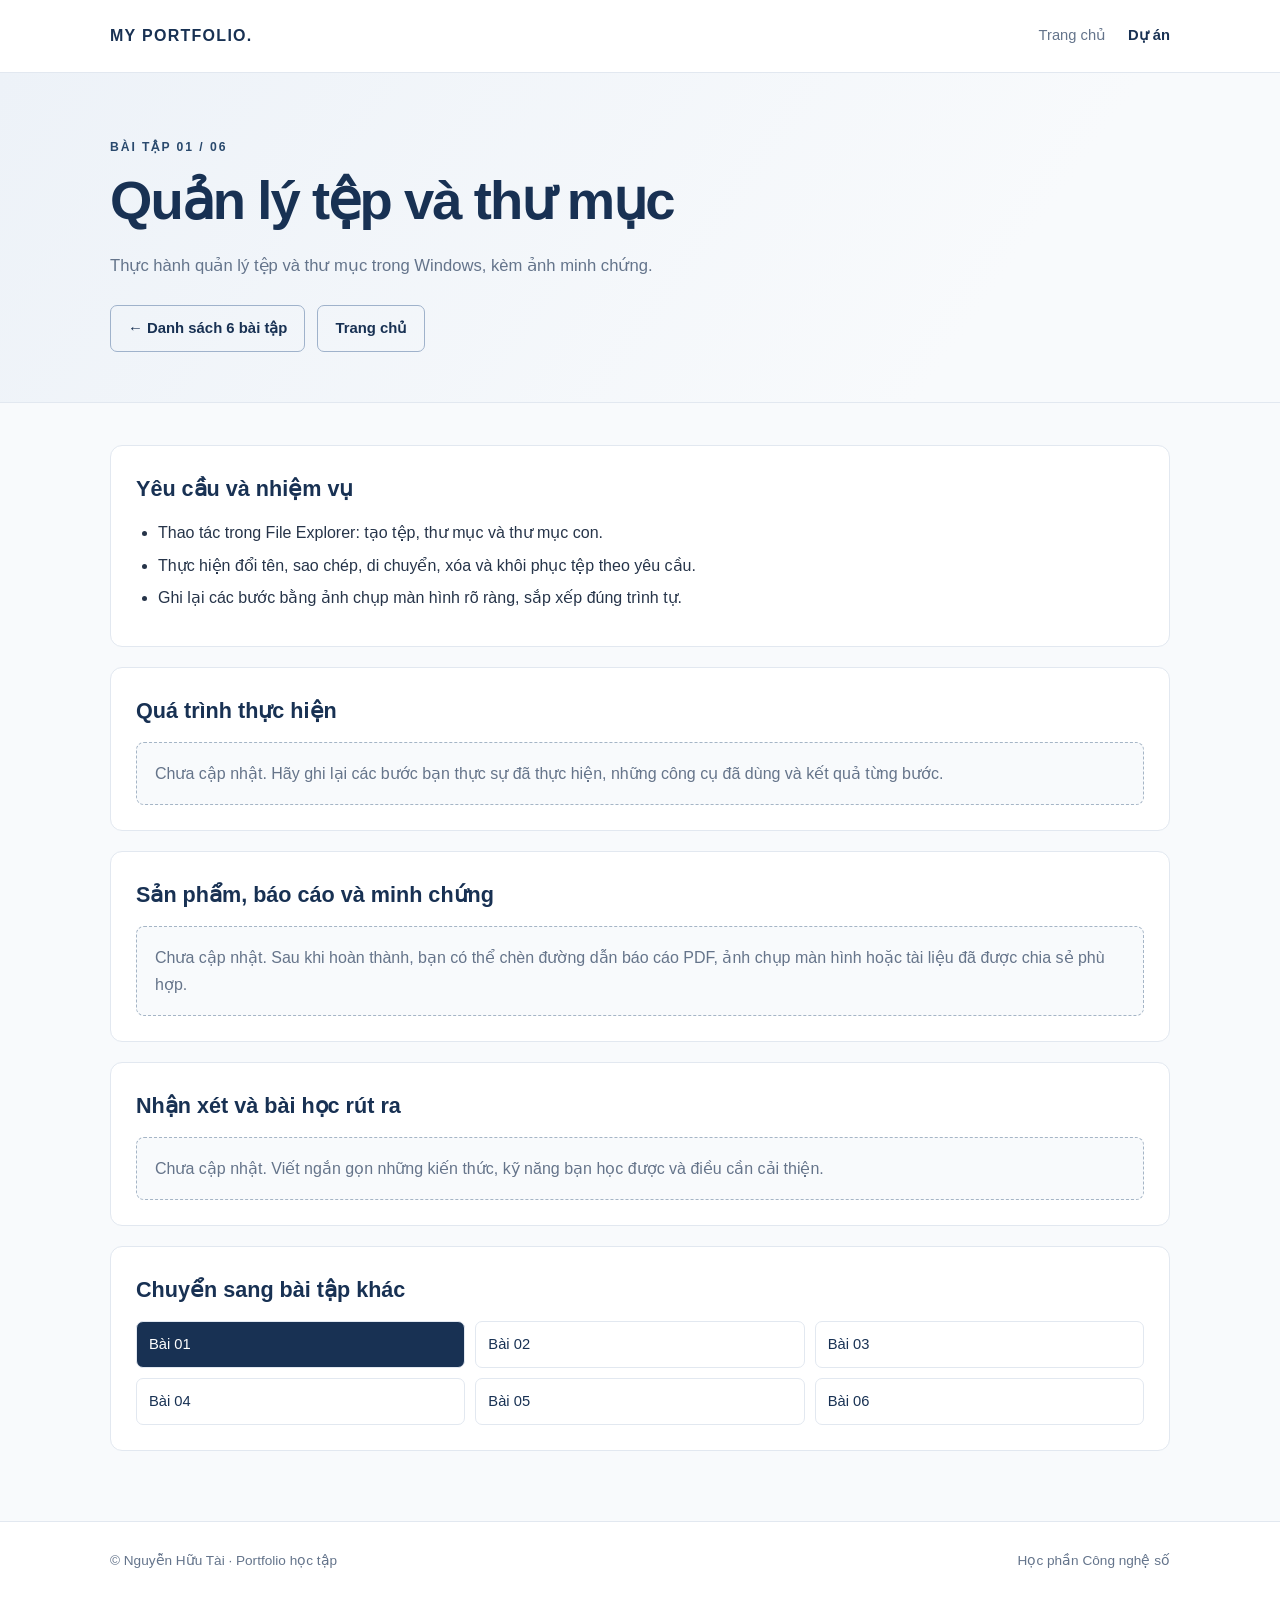
==== bai-01.html @ a84b0d5e "Thêm trang Dự án và 6 bài tập Công nghệ số." ====
<!DOCTYPE html>
<html lang="vi">
<head>
  <meta charset="UTF-8">
  <meta name="viewport" content="width=device-width, initial-scale=1">
  <meta name="description" content="Thực hành quản lý tệp và thư mục trong Windows, kèm ảnh minh chứng.">
  <title>Bài tập 01 | Nguyễn Hữu Tài</title>
  <link rel="stylesheet" href="du-an.css">
</head>
<body>
  <header class="site-header">
    <div class="wrap">
      <a class="brand" href="index.html">MY PORTFOLIO.</a>
      <nav class="nav" aria-label="Điều hướng chính">
        <a href="index.html">Trang chủ</a>
        <a href="du-an.html" aria-current="page">Dự án</a>
      </nav>
    </div>
  </header>
  <section class="hero">
    <div class="wrap">
      <p class="kicker">Bài tập 01 / 06</p>
      <h1>Quản lý tệp và thư mục</h1>
      <p class="lede">Thực hành quản lý tệp và thư mục trong Windows, kèm ảnh minh chứng.</p>
      <div class="actions"><a class="button outline" href="du-an.html">← Danh sách 6 bài tập</a><a class="button outline" href="index.html">Trang chủ</a></div>
    </div>
  </section>
  <main><div class="wrap">
    <div class="stack">
      <section class="panel">
        <h2>Yêu cầu và nhiệm vụ</h2>
        <ul>
          <li>Thao tác trong File Explorer: tạo tệp, thư mục và thư mục con.</li>
          <li>Thực hiện đổi tên, sao chép, di chuyển, xóa và khôi phục tệp theo yêu cầu.</li>
          <li>Ghi lại các bước bằng ảnh chụp màn hình rõ ràng, sắp xếp đúng trình tự.</li>
        </ul>
      </section>
      <section class="panel">
        <h2>Quá trình thực hiện</h2>
        <div class="placeholder">Chưa cập nhật. Hãy ghi lại các bước bạn thực sự đã thực hiện, những công cụ đã dùng và kết quả từng bước.</div>
      </section>
      <section class="panel">
        <h2>Sản phẩm, báo cáo và minh chứng</h2>
        <div class="placeholder">Chưa cập nhật. Sau khi hoàn thành, bạn có thể chèn đường dẫn báo cáo PDF, ảnh chụp màn hình hoặc tài liệu đã được chia sẻ phù hợp.</div>
      </section>
      <section class="panel">
        <h2>Nhận xét và bài học rút ra</h2>
        <div class="placeholder">Chưa cập nhật. Viết ngắn gọn những kiến thức, kỹ năng bạn học được và điều cần cải thiện.</div>
      </section>
      <section class="panel">
        <h2>Chuyển sang bài tập khác</h2>
        <div class="links-grid">
        <a href="bai-01.html" class="current" aria-current="page">Bài 01</a>
        <a href="bai-02.html">Bài 02</a>
        <a href="bai-03.html">Bài 03</a>
        <a href="bai-04.html">Bài 04</a>
        <a href="bai-05.html">Bài 05</a>
        <a href="bai-06.html">Bài 06</a>
        </div>
      </section>
    </div>
  </div></main>
  <footer class="footer"><div class="wrap"><span>© Nguyễn Hữu Tài · Portfolio học tập</span><span>Học phần Công nghệ số</span></div></footer>
</body>
</html>
---- du-an.css ----
/* Giao dien du an - sua mau sac va kich thuoc tai day */
:root{--navy:#183153;--navy-2:#29496d;--ink:#263449;--muted:#64748b;--paper:#fff;--soft:#f1f5f9;--line:#e2e8f0;--accent:#b9cbe0}
*{box-sizing:border-box}html{scroll-behavior:smooth}body{margin:0;background:#f8fafc;color:var(--ink);font-family:Arial,Helvetica,sans-serif;line-height:1.7}a{color:inherit}.wrap{width:min(1060px,calc(100% - 40px));margin-inline:auto}.site-header{background:rgba(255,255,255,.96);border-bottom:1px solid var(--line);position:sticky;top:0;z-index:10}.site-header .wrap{min-height:72px;display:flex;justify-content:space-between;align-items:center;gap:16px}.brand{text-decoration:none;color:var(--navy);font-weight:800;letter-spacing:.08em}.nav{display:flex;gap:22px;flex-wrap:wrap}.nav a{text-decoration:none;font-size:.92rem;color:var(--muted)}.nav a:hover,.nav a[aria-current=page]{color:var(--navy);font-weight:700}.hero{padding:64px 0 50px;background:linear-gradient(125deg,#edf2f8,#f8fafc 76%);border-bottom:1px solid var(--line)}.kicker{margin:0 0 12px;color:var(--navy-2);font-weight:800;font-size:.76rem;letter-spacing:.16em;text-transform:uppercase}.hero h1{margin:0;color:var(--navy);font-size:clamp(2rem,5vw,3.4rem);line-height:1.15;letter-spacing:-.035em}.lede{max-width:740px;color:var(--muted);font-size:1.04rem;margin:20px 0 0}.actions{margin-top:24px;display:flex;flex-wrap:wrap;gap:12px}.button{display:inline-block;background:var(--navy);color:#fff;text-decoration:none;border-radius:7px;padding:10px 17px;font-size:.93rem;font-weight:700}.button.outline{background:transparent;border:1px solid #9fb2cb;color:var(--navy)}main>.wrap{padding-top:42px;padding-bottom:70px}.section-heading{color:var(--navy);margin:0 0 9px;font-size:1.55rem}.section-intro{margin:0 0 24px;color:var(--muted)}.grid{display:grid;grid-template-columns:repeat(2,minmax(0,1fr));gap:20px}.card,.panel{background:#fff;border:1px solid var(--line);border-radius:12px;padding:25px}.card{display:flex;flex-direction:column;min-height:235px}.num{font-size:.77rem;font-weight:800;color:var(--navy-2);letter-spacing:.1em}.card h2{color:var(--navy);font-size:1.25rem;line-height:1.4;margin:12px 0 8px}.card p{margin:0 0 16px;color:var(--muted);font-size:.93rem}.card .bottom{display:flex;align-items:center;justify-content:space-between;flex-wrap:wrap;gap:10px;margin-top:auto}.status{color:#526477;background:#edf2f7;font-size:.77rem;padding:5px 10px;border-radius:50px}.go{color:var(--navy);font-weight:700;text-decoration:none;font-size:.9rem}.go:hover{text-decoration:underline}.stack{display:grid;gap:20px}.panel h2{font-size:1.35rem;color:var(--navy);margin:0 0 12px}.panel p{margin:0 0 12px}.panel p:last-child{margin-bottom:0}.panel ul,.panel ol{padding-left:22px;margin:10px 0}.panel li{margin:5px 0}.placeholder{padding:17px 18px;border:1px dashed #a5b5c6;border-radius:8px;background:#f8fafc;color:#65748a}.links-grid{display:grid;grid-template-columns:repeat(3,1fr);gap:10px}.links-grid a{text-decoration:none;border:1px solid var(--line);padding:10px 12px;border-radius:7px;background:#fff;color:var(--navy);font-size:.92rem}.links-grid a.current{background:var(--navy);color:#fff}.muted{color:var(--muted)}.footer{border-top:1px solid var(--line);background:#fff;padding:27px 0;color:var(--muted);font-size:.85rem}.footer .wrap{display:flex;justify-content:space-between;gap:16px;flex-wrap:wrap}.note{margin-top:26px;color:var(--muted);font-size:.92rem}.sr-only{position:absolute;left:-9999px}@media(max-width:700px){.site-header .wrap{padding-block:13px;align-items:flex-start;flex-direction:column}.hero{padding:45px 0 36px}.grid{grid-template-columns:1fr}.links-grid{grid-template-columns:repeat(2,1fr)}.card,.panel{padding:20px}}
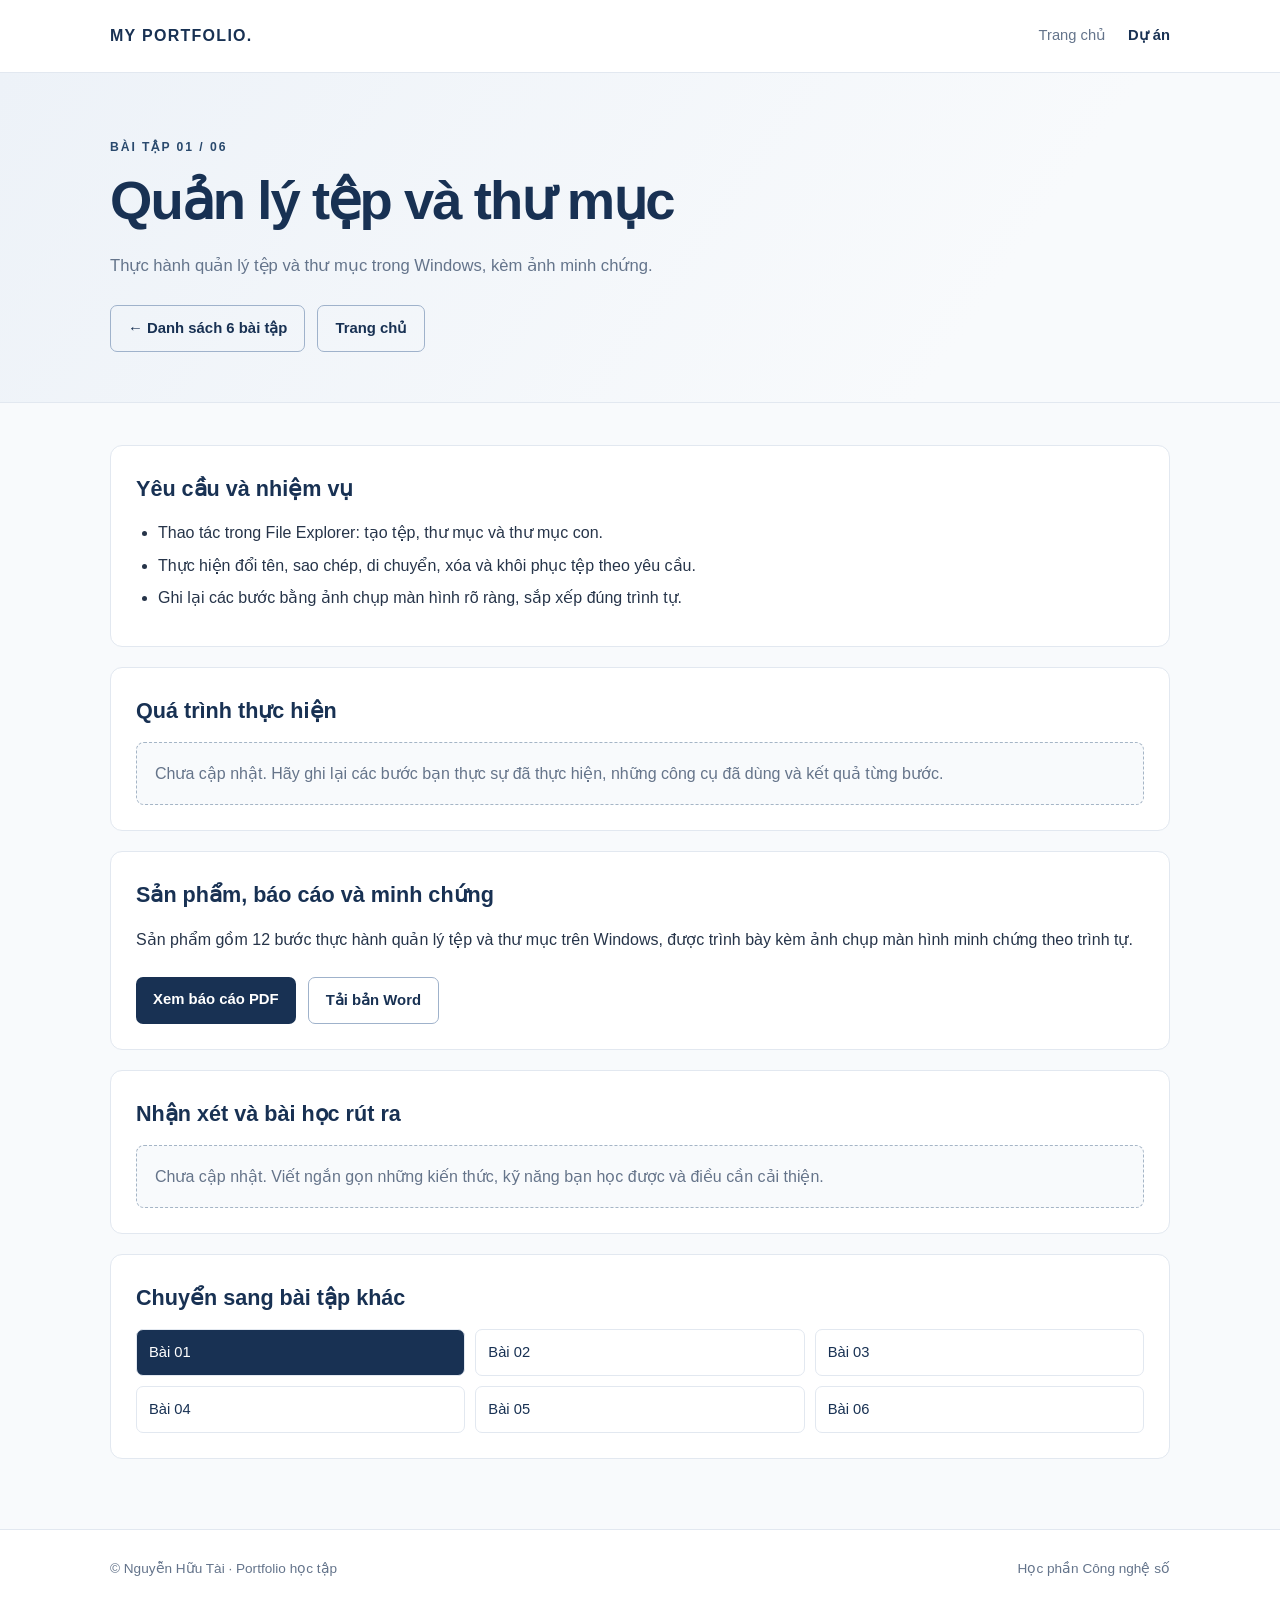
==== commit b90f1cea: "Gắn minh chứng Bài tập 01 vào Portfolio" ====
--- a/bai-01.html
+++ b/bai-01.html
@@ -41,7 +41,28 @@
       </section>
       <section class="panel">
         <h2>Sản phẩm, báo cáo và minh chứng</h2>
-        <div class="placeholder">Chưa cập nhật. Sau khi hoàn thành, bạn có thể chèn đường dẫn báo cáo PDF, ảnh chụp màn hình hoặc tài liệu đã được chia sẻ phù hợp.</div>
+        
+<p>
+  Sản phẩm gồm 12 bước thực hành quản lý tệp và thư mục
+  trên Windows, được trình bày kèm ảnh chụp màn hình
+  minh chứng theo trình tự.
+</p>
+
+<div class="actions">
+  <a class="button"
+     href="BaiTap01_NguyenHuuTai_hoan_thien.pdf"
+     target="_blank"
+     rel="noopener">
+    Xem báo cáo PDF
+  </a>
+
+  <a class="button outline"
+     href="BaiTap01_NguyenHuuTai_hoan_thien%20(1).docx"
+     download>
+    Tải bản Word
+  </a>
+</div>
+
       </section>
       <section class="panel">
         <h2>Nhận xét và bài học rút ra</h2>
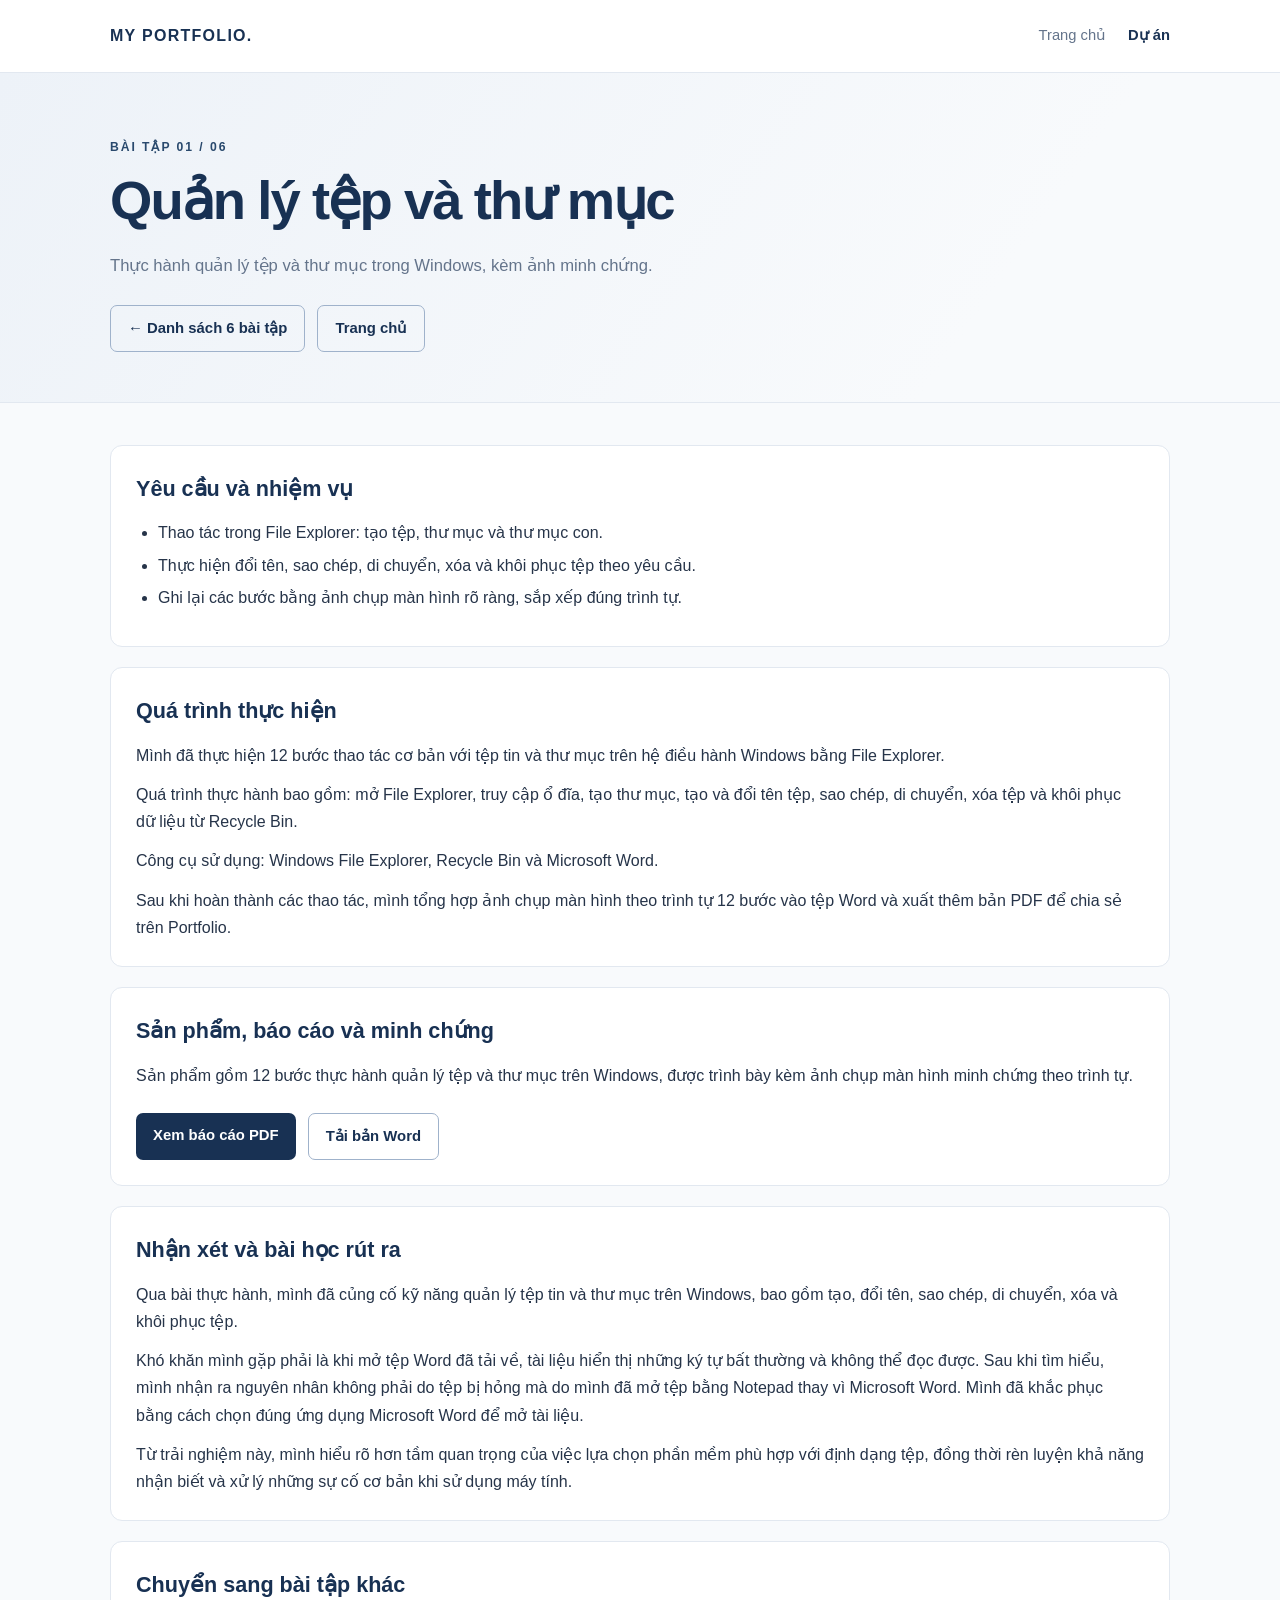
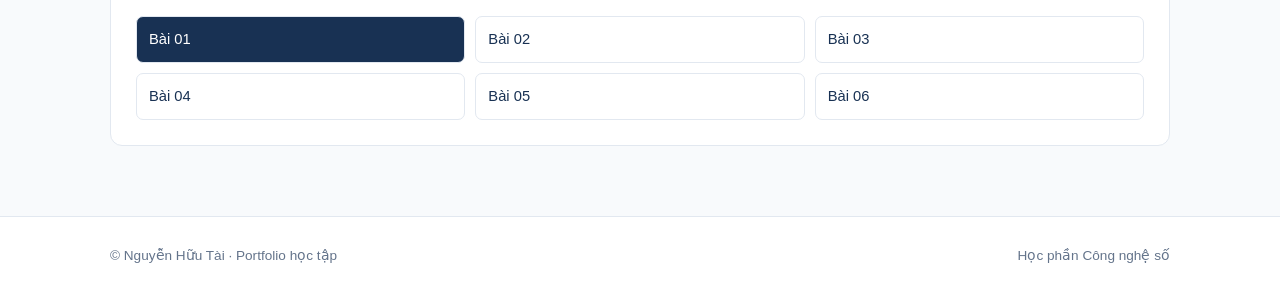
==== commit c7b29519: "Hoàn thiện nhận xét Bài tập 01" ====
--- a/bai-01.html
+++ b/bai-01.html
@@ -37,7 +37,31 @@
       </section>
       <section class="panel">
         <h2>Quá trình thực hiện</h2>
-        <div class="placeholder">Chưa cập nhật. Hãy ghi lại các bước bạn thực sự đã thực hiện, những công cụ đã dùng và kết quả từng bước.</div>
+        
+<p>
+  Mình đã thực hiện 12 bước thao tác cơ bản với tệp tin
+  và thư mục trên hệ điều hành Windows bằng File Explorer.
+</p>
+
+<p>
+  Quá trình thực hành bao gồm: mở File Explorer,
+  truy cập ổ đĩa, tạo thư mục, tạo và đổi tên tệp,
+  sao chép, di chuyển, xóa tệp và khôi phục
+  dữ liệu từ Recycle Bin.
+</p>
+
+<p>
+  Công cụ sử dụng: Windows File Explorer,
+  Recycle Bin và Microsoft Word.
+</p>
+
+<p>
+  Sau khi hoàn thành các thao tác, mình tổng hợp
+  ảnh chụp màn hình theo trình tự 12 bước vào
+  tệp Word và xuất thêm bản PDF để chia sẻ
+  trên Portfolio.
+</p>
+  
       </section>
       <section class="panel">
         <h2>Sản phẩm, báo cáo và minh chứng</h2>
@@ -66,7 +90,30 @@
       </section>
       <section class="panel">
         <h2>Nhận xét và bài học rút ra</h2>
-        <div class="placeholder">Chưa cập nhật. Viết ngắn gọn những kiến thức, kỹ năng bạn học được và điều cần cải thiện.</div>
+        
+<p>
+  Qua bài thực hành, mình đã củng cố kỹ năng quản lý
+  tệp tin và thư mục trên Windows, bao gồm tạo,
+  đổi tên, sao chép, di chuyển, xóa và khôi phục tệp.
+</p>
+
+<p>
+  Khó khăn mình gặp phải là khi mở tệp Word đã tải về,
+  tài liệu hiển thị những ký tự bất thường và không
+  thể đọc được. Sau khi tìm hiểu, mình nhận ra nguyên
+  nhân không phải do tệp bị hỏng mà do mình đã mở
+  tệp bằng Notepad thay vì Microsoft Word.
+  Mình đã khắc phục bằng cách chọn đúng ứng dụng
+  Microsoft Word để mở tài liệu.
+</p>
+
+<p>
+  Từ trải nghiệm này, mình hiểu rõ hơn tầm quan trọng
+  của việc lựa chọn phần mềm phù hợp với định dạng tệp,
+  đồng thời rèn luyện khả năng nhận biết và xử lý
+  những sự cố cơ bản khi sử dụng máy tính.
+</p>
+  
       </section>
       <section class="panel">
         <h2>Chuyển sang bài tập khác</h2>
